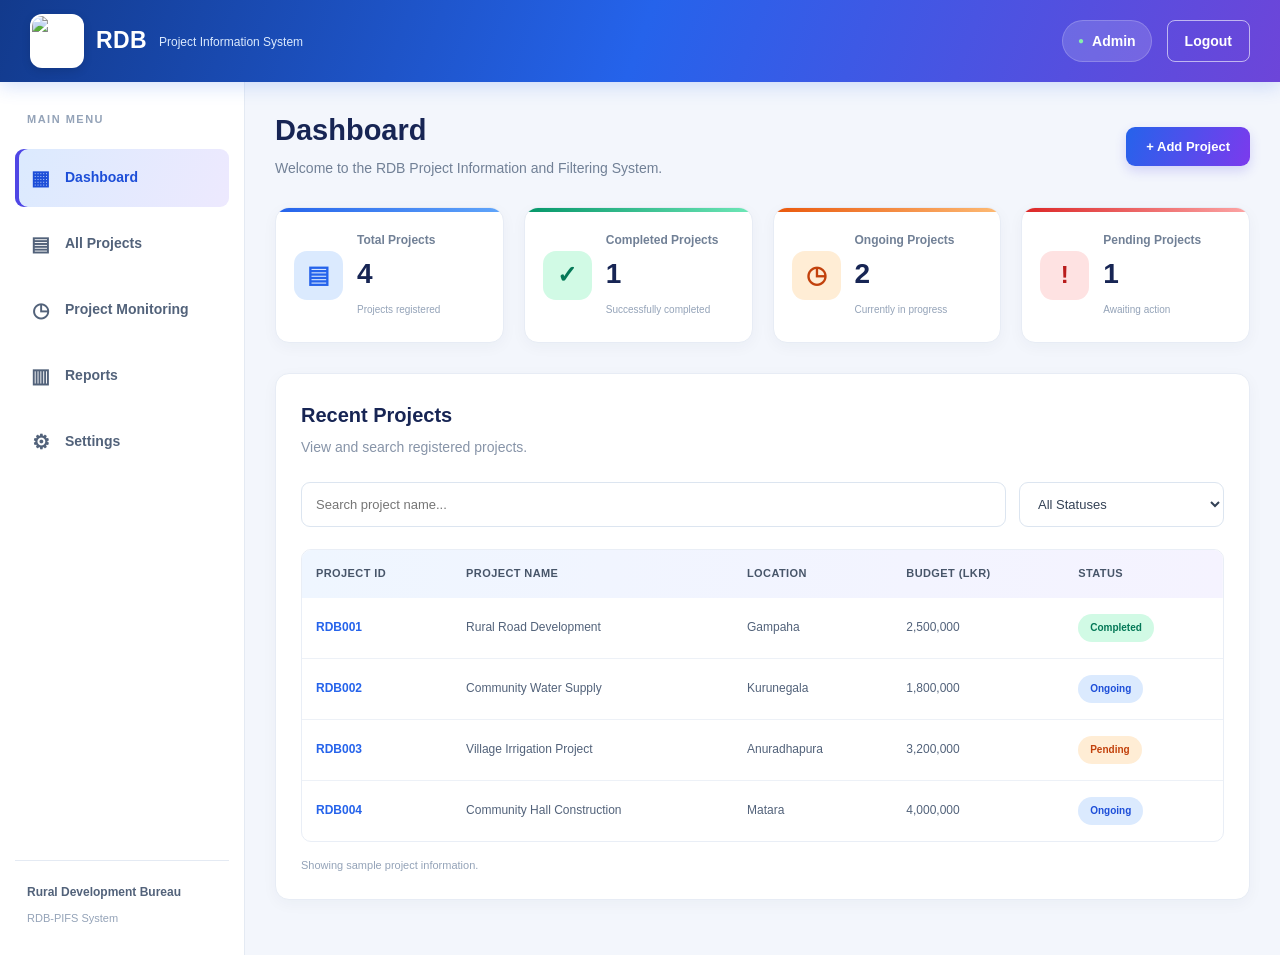
==== index.html @ e53449f3 "Update RDB-PIFS dashboard design and CSS" ====
<!DOCTYPE html>
<html lang="en">
<head>
    <meta charset="UTF-8">
    <meta name="viewport" content="width=device-width, initial-scale=1.0">

    <title>RDB | Admin Dashboard</title>

    <!-- CSS file -->
    <link rel="stylesheet" href="dashboard.css">
    <script src="dashboard.js"></script>
</head>

<body>

    <!-- Blue Header -->
    <header class="top-header">
        <div class="logo">
             <div class="logo-icon">
        <img src="https://rdb.gov.lk/static/media/logo.060498f8276ee7cfda0d.jpeg" alt="Rural Development Bureau Logo">
    </div>

                <h2>RDB</h2>
                <p>Project Information System</p>
            </div>
        </div>

        <div class="header-right">
            <span class="admin-label">Admin</span>
            <a href="home.html" class="logout-button">Logout</a>
        </div>
    </header>

    <div class="dashboard-container">

        <!-- Sidebar -->
        <aside class="sidebar">
            <h3 class="menu-title">MAIN MENU</h3>

            <a href="#dashboard" class="menu-link active">
                <span>▦</span> Dashboard
            </a>

            <a href="#projects" class="menu-link">
                <span>▤</span> All Projects
            </a>

            <a href="#monitoring" class="menu-link">
                <span>◷</span> Project Monitoring
            </a>

            <a href="#reports" class="menu-link">
                <span>▥</span> Reports
            </a>

            <a href="#settings" class="menu-link">
                <span>⚙</span> Settings
            </a>

            <div class="sidebar-footer">
                <p>Rural Development Bureau</p>
                <small>RDB-PIFS System</small>
            </div>
        </aside>

        <!-- Main Dashboard -->
        <main class="main-content" id="dashboard">

            <div class="page-heading">
                <div>
                    <h1>Dashboard</h1>
                    <p>Welcome to the RDB Project Information and Filtering System.</p>
                </div>

                <button class="primary-button" id="addProjectButton" type="button">
                + Add Project
            </button>
            </div>

            <!-- Summary Cards -->
            <section class="summary-cards">

                <article class="summary-card">
                    <div class="card-icon blue">▤</div>
                    <div>
                        <p>Total Projects</p>
                        <h2 id="totalProjects">120</h2>
                        <small>Projects registered</small>
                    </div>
                </article>

                <article class="summary-card">
                    <div class="card-icon green">✓</div>
                    <div>
                        <p>Completed Projects</p>
                        <h2 id="completedProjects">68</h2>
                        <small>Successfully completed</small>
                    </div>
                </article>

                <article class="summary-card">
                    <div class="card-icon orange">◷</div>
                    <div>
                        <p>Ongoing Projects</p>
                        <h2 id="ongoingProjects">37</h2>
                        <small>Currently in progress</small>
                    </div>
                </article>

                <article class="summary-card">
                    <div class="card-icon red">!</div>
                    <div>
                        <p>Pending Projects</p>
                        <h2 id="pendingProjects">15</h2>
                        <small>Awaiting action</small>
                    </div>
                </article>

            </section>

            <!-- Projects Section -->
            <section class="project-section" id="projects">

                <div class="section-heading">
                    <div>
                        <h2>Recent Projects</h2>
                        <p>View and search registered projects.</p>
                    </div>
                </div>

                <!-- Search and Filter -->
                <div class="filter-bar">

                    <input
                        type="search"
                        id="projectSearch"
                        placeholder="Search project name..."
                        aria-label="Search project name"
                    >

                    <select id="statusFilter" aria-label="Filter by status">
                        <option value="all">All Statuses</option>
                        <option value="Completed">Completed</option>
                        <option value="Ongoing">Ongoing</option>
                        <option value="Pending">Pending</option>
                    </select>

                </div>

                <!-- Project Table -->
                <div class="table-container">
                    <table>
                        <thead>
                            <tr>
                                <th>Project ID</th>
                                <th>Project Name</th>
                                <th>Location</th>
                                <th>Budget (LKR)</th>
                                <th>Status</th>
                            </tr>
                        </thead>

                        <tbody id="projectTableBody">

                            <tr>
                                <td>RDB001</td>
                                <td>Rural Road Development</td>
                                <td>Gampaha</td>
                                <td>2,500,000</td>
                                <td><span class="status completed">Completed</span></td>
                            </tr>

                            <tr>
                                <td>RDB002</td>
                                <td>Community Water Supply</td>
                                <td>Kurunegala</td>
                                <td>1,800,000</td>
                                <td><span class="status ongoing">Ongoing</span></td>
                            </tr>

                            <tr>
                                <td>RDB003</td>
                                <td>Village Irrigation Project</td>
                                <td>Anuradhapura</td>
                                <td>3,200,000</td>
                                <td><span class="status pending">Pending</span></td>
                            </tr>

                            <tr>
                                <td>RDB004</td>
                                <td>Community Hall Construction</td>
                                <td>Matara</td>
                                <td>4,000,000</td>
                                <td><span class="status ongoing">Ongoing</span></td>
                            </tr>

                        </tbody>
                    </table>
                </div>

                <p class="table-note">
                    Showing sample project information.
                </p>

            </section>

          
           
    </div>

    <!-- JavaScript file -->
    <script src="dashboard.js"></script>

</body>
</html>
---- dashboard.css ----
/* =========================================
   RDB-PIFS ADMIN DASHBOARD
   Modern, Colourful & Responsive Design
========================================= */

/* 1. RESET */
* {
    margin: 0;
    padding: 0;
    box-sizing: border-box;
}

:root {
    --primary: #2563eb;
    --primary-dark: #1d4ed8;
    --purple: #7c3aed;
    --green: #059669;
    --orange: #ea580c;
    --red: #dc2626;
    --text: #24324b;
    --muted: #718096;
    --background: #f3f6fc;
    --white: #ffffff;
    --border: #e4eaf3;
}

html {
    scroll-behavior: smooth;
    scroll-padding-top: 20px;
}

body {
    font-family: "Segoe UI", Arial, sans-serif;
    background: var(--background);
    color: var(--text);
    font-size: 14px;
    line-height: 1.6;
}

/* =========================================
   2. TOP HEADER
========================================= */

.top-header {
    min-height: 82px;
    background: linear-gradient(110deg, #123a8c, #2563eb, #6d45d9);
    color: var(--white);
    display: flex;
    justify-content: space-between;
    align-items: center;
    gap: 20px;
    padding: 12px 30px;
    box-shadow: 0 4px 18px rgba(37, 99, 235, 0.2);
    position: relative;
    z-index: 10;
}

/* RDB Logo */
.logo {
    display: flex;
    align-items: center;
    gap: 12px;
    min-width: 0;
}

.logo-icon {
    width: 54px;
    height: 54px;
    flex-shrink: 0;
    display: flex;
    align-items: center;
    justify-content: center;
    overflow: hidden;
    border-radius: 12px;
    background: #ffffff;
    border: 2px solid rgba(255, 255, 255, 0.7);
    box-shadow: 0 3px 10px rgba(0, 0, 0, 0.12);
}

.logo-icon img {
    display: block;
    width: 100%;
    height: 100%;
    object-fit: contain;
}

.logo h2 {
    color: #ffffff;
    font-size: 23px;
    line-height: 1.3;
    font-weight: 800;
    letter-spacing: 0.4px;
    margin: 0;
}

.logo p {
    color: #dbeafe;
    font-size: 12px;
    margin: 3px 0 0;
}

/* Header Right */
.header-right {
    display: flex;
    align-items: center;
    justify-content: flex-end;
    gap: 15px;
    flex-wrap: wrap;
}

.admin-label {
    display: inline-flex;
    align-items: center;
    gap: 8px;
    background: rgba(255, 255, 255, 0.15);
    border: 1px solid rgba(255, 255, 255, 0.2);
    border-radius: 25px;
    padding: 9px 15px;
    color: #ffffff;
    font-weight: 600;
}

.admin-label::before {
    content: "●";
    color: #86efac;
    font-size: 10px;
}

.logout-button {
    display: inline-block;
    text-decoration: none;
    color: #ffffff;
    border: 1px solid rgba(255, 255, 255, 0.6);
    border-radius: 8px;
    padding: 9px 17px;
    font-weight: 600;
    transition: 0.25s ease;
}

.logout-button:hover {
    background: #ffffff;
    color: var(--primary-dark);
    transform: translateY(-2px);
}

/* =========================================
   3. DASHBOARD LAYOUT
========================================= */

.dashboard-container {
    display: flex;
    align-items: stretch;
    min-height: calc(100vh - 82px);
}

/* =========================================
   4. SIDEBAR
========================================= */

.sidebar {
    width: 245px;
    flex-shrink: 0;
    display: flex;
    flex-direction: column;
    background: #ffffff;
    border-right: 1px solid var(--border);
    padding: 26px 15px 20px;
}

.menu-title {
    font-size: 11px;
    font-weight: 800;
    color: #94a3b8;
    letter-spacing: 1.5px;
    margin: 3px 12px 20px;
}

.menu-link {
    position: relative;
    display: flex;
    align-items: center;
    gap: 13px;
    padding: 13px 14px;
    margin-bottom: 8px;
    border-radius: 9px;
    color: #52627a;
    text-decoration: none;
    font-size: 14px;
    font-weight: 600;
    transition: all 0.25s ease;
}

.menu-link span {
    width: 23px;
    text-align: center;
    font-size: 20px;
}

.menu-link:hover {
    background: #eff6ff;
    color: var(--primary);
    transform: translateX(3px);
}

.menu-link.active {
    background: linear-gradient(110deg, #dbeafe, #ede9fe);
    color: #1d4ed8;
    font-weight: 700;
    box-shadow: inset 4px 0 0 #4f46e5;
}

.sidebar-footer {
    margin-top: auto;
    padding: 20px 12px 5px;
    border-top: 1px solid var(--border);
    color: #52627a;
    line-height: 1.9;
}

.sidebar-footer p {
    font-size: 12px;
    font-weight: 700;
}

.sidebar-footer small {
    color: #94a3b8;
    font-size: 11px;
}

/* =========================================
   5. MAIN CONTENT
========================================= */

.main-content {
    flex: 1;
    min-width: 0;
    padding: 30px;
}

.page-heading {
    display: flex;
    align-items: center;
    justify-content: space-between;
    gap: 20px;
    margin-bottom: 27px;
}

.page-heading h1 {
    color: #172554;
    font-size: 29px;
    font-weight: 800;
    line-height: 1.3;
    margin-bottom: 7px;
}

.page-heading p {
    color: var(--muted);
    line-height: 1.7;
}

/* Add Project Button */
.primary-button {
    background: linear-gradient(110deg, #2563eb, #7c3aed);
    color: #ffffff;
    border: none;
    padding: 12px 20px;
    border-radius: 9px;
    font-family: inherit;
    font-size: 13px;
    font-weight: 700;
    cursor: pointer;
    box-shadow: 0 5px 12px rgba(79, 70, 229, 0.2);
    transition: 0.25s ease;
    white-space: nowrap;
}

.primary-button:hover {
    transform: translateY(-2px);
    box-shadow: 0 8px 18px rgba(79, 70, 229, 0.3);
}

/* =========================================
   6. SUMMARY CARDS
========================================= */

.summary-cards {
    display: grid;
    grid-template-columns: repeat(4, minmax(0, 1fr));
    gap: 20px;
    margin-bottom: 30px;
}

.summary-card {
    position: relative;
    display: flex;
    align-items: center;
    gap: 14px;
    min-width: 0;
    overflow: hidden;
    background: #ffffff;
    padding: 23px 18px;
    border: 1px solid #e7ecf5;
    border-radius: 14px;
    box-shadow: 0 4px 15px rgba(31, 51, 89, 0.04);
    transition: transform 0.25s ease, box-shadow 0.25s ease;
}

.summary-card::after {
    content: "";
    position: absolute;
    top: 0;
    left: 0;
    width: 100%;
    height: 4px;
}

.summary-card:nth-child(1)::after {
    background: linear-gradient(90deg, #2563eb, #60a5fa);
}

.summary-card:nth-child(2)::after {
    background: linear-gradient(90deg, #059669, #6ee7b7);
}

.summary-card:nth-child(3)::after {
    background: linear-gradient(90deg, #ea580c, #fdba74);
}

.summary-card:nth-child(4)::after {
    background: linear-gradient(90deg, #dc2626, #fca5a5);
}

.summary-card:hover {
    transform: translateY(-5px);
    box-shadow: 0 12px 25px rgba(31, 51, 89, 0.09);
}

/* Card Icons */
.card-icon {
    width: 49px;
    height: 49px;
    flex-shrink: 0;
    display: flex;
    align-items: center;
    justify-content: center;
    border-radius: 13px;
    font-size: 24px;
    font-weight: 800;
}

.card-icon.blue {
    background: #dbeafe;
    color: #2563eb;
}

.card-icon.green {
    background: #d1fae5;
    color: #047857;
}

.card-icon.orange {
    background: #ffedd5;
    color: #c2410c;
}

.card-icon.red {
    background: #fee2e2;
    color: #b91c1c;
}

.summary-card p {
    color: #718096;
    font-size: 12px;
    font-weight: 600;
    margin-bottom: 5px;
}

.summary-card h2 {
    color: #172554;
    font-size: 28px;
    font-weight: 800;
    line-height: 1.3;
    margin-bottom: 5px;
}

.summary-card small {
    color: #94a3b8;
    font-size: 10px;
}

/* =========================================
   7. PROJECT SECTION
========================================= */

.project-section,
.extra-section {
    background: #ffffff;
    padding: 25px;
    border: 1px solid #e7ecf5;
    border-radius: 14px;
    box-shadow: 0 4px 15px rgba(31, 51, 89, 0.04);
    margin-bottom: 25px;
}

.section-heading {
    display: flex;
    align-items: center;
    justify-content: space-between;
    gap: 15px;
    margin-bottom: 22px;
}

.section-heading h2,
.extra-section h2 {
    color: #172554;
    font-size: 20px;
    font-weight: 750;
    margin-bottom: 5px;
}

.section-heading p,
.extra-section p {
    color: #8794a8;
    line-height: 1.7;
}

/* =========================================
   8. SEARCH AND FILTER
========================================= */

.filter-bar {
    display: flex;
    gap: 13px;
    margin-bottom: 22px;
}

.filter-bar input,
.filter-bar select {
    min-height: 45px;
    padding: 11px 14px;
    border: 1px solid #dce5f0;
    border-radius: 9px;
    outline: none;
    background: #ffffff;
    color: #334155;
    font-family: inherit;
    font-size: 13px;
    transition: 0.2s ease;
}

.filter-bar input {
    flex: 1;
    min-width: 0;
}

.filter-bar select {
    width: 205px;
    cursor: pointer;
}

.filter-bar input:focus,
.filter-bar select:focus {
    border-color: #6366f1;
    box-shadow: 0 0 0 4px rgba(99, 102, 241, 0.1);
}

/* =========================================
   9. PROJECT TABLE
========================================= */

.table-container {
    width: 100%;
    overflow-x: auto;
    border: 1px solid #e9eef6;
    border-radius: 10px;
}

table {
    width: 100%;
    min-width: 650px;
    border-collapse: collapse;
    text-align: left;
}

thead {
    background: linear-gradient(90deg, #eff6ff, #f5f3ff);
}

th {
    padding: 15px 14px;
    color: #475569;
    font-size: 11px;
    font-weight: 800;
    text-transform: uppercase;
    letter-spacing: 0.4px;
    white-space: nowrap;
}

td {
    padding: 16px 14px;
    border-bottom: 1px solid #edf1f7;
    color: #52627a;
    font-size: 12px;
}

tbody tr {
    transition: background 0.2s ease;
}

tbody tr:hover {
    background: #f5f8ff;
}

tbody tr:last-child td {
    border-bottom: none;
}

td:first-child {
    color: #2563eb;
    font-weight: 700;
    white-space: nowrap;
}

/* Status Labels */
.status {
    display: inline-block;
    padding: 6px 12px;
    border-radius: 20px;
    font-size: 10px;
    font-weight: 800;
    white-space: nowrap;
}

.status.completed {
    background: #d1fae5;
    color: #047857;
}

.status.ongoing {
    background: #dbeafe;
    color: #1d4ed8;
}

.status.pending {
    background: #ffedd5;
    color: #c2410c;
}

.table-note {
    margin-top: 15px;
    color: #94a3b8;
    font-size: 11px;
}

/* =========================================
   10. MONITORING, REPORTS & SETTINGS
========================================= */

.extra-section {
    scroll-margin-top: 20px;
    min-height: 115px;
}

.extra-section h2 {
    display: flex;
    align-items: center;
    gap: 10px;
}

#monitoring {
    border-left: 4px solid #2563eb;
}

#reports {
    border-left: 4px solid #7c3aed;
}

#settings {
    border-left: 4px solid #059669;
}

/* =========================================
   11. FOOTER
========================================= */

.dashboard-footer {
    padding: 18px 0 5px;
    color: #94a3b8;
    text-align: center;
    font-size: 11px;
}

/* =========================================
   12. RESPONSIVE TABLETS
========================================= */

@media (max-width: 1200px) {
    .summary-cards {
        grid-template-columns: repeat(2, minmax(0, 1fr));
    }

    .sidebar {
        width: 220px;
    }

    .main-content {
        padding: 24px;
    }
}

/* =========================================
   13. RESPONSIVE MOBILE
========================================= */

@media (max-width: 768px) {
    .top-header {
        padding: 14px 17px;
        flex-wrap: wrap;
        gap: 12px;
    }

    .logo-icon {
        width: 46px;
        height: 46px;
    }

    .logo h2 {
        font-size: 20px;
    }

    .logo p {
        font-size: 11px;
    }

    .header-right {
        gap: 8px;
    }

    .admin-label {
        padding: 7px 10px;
        font-size: 11px;
    }

    .logout-button {
        padding: 7px 11px;
        font-size: 12px;
    }

    .dashboard-container {
        flex-direction: column;
    }

    .sidebar {
        width: 100%;
        padding: 12px;
        border-right: none;
        border-bottom: 1px solid var(--border);
    }

    .menu-title,
    .sidebar-footer {
        display: none;
    }

    .menu-link {
        padding: 10px 12px;
        margin-bottom: 5px;
    }

    .main-content {
        padding: 20px 15px;
    }

    .page-heading {
        align-items: flex-start;
        flex-direction: column;
    }

    .page-heading h1 {
        font-size: 25px;
    }

    .summary-cards {
        gap: 12px;
    }

    .summary-card {
        padding: 17px 12px;
        gap: 10px;
    }

    .card-icon {
        width: 40px;
        height: 40px;
        font-size: 20px;
    }

    .summary-card h2 {
        font-size: 23px;
    }

    .project-section,
    .extra-section {
        padding: 18px 14px;
    }

    .filter-bar {
        flex-direction: column;
    }

    .filter-bar select {
        width: 100%;
    }
}

/* =========================================
   14. SMALL MOBILE SCREENS
========================================= */

@media (max-width: 420px) {
    .top-header {
        flex-direction: column;
        align-items: flex-start;
    }

    .header-right {
        width: 100%;
        justify-content: space-between;
    }

    .summary-cards {
        grid-template-columns: 1fr;
    }

    .page-heading h1 {
        font-size: 23px;
    }

    .primary-button {
        width: 100%;
    }
}
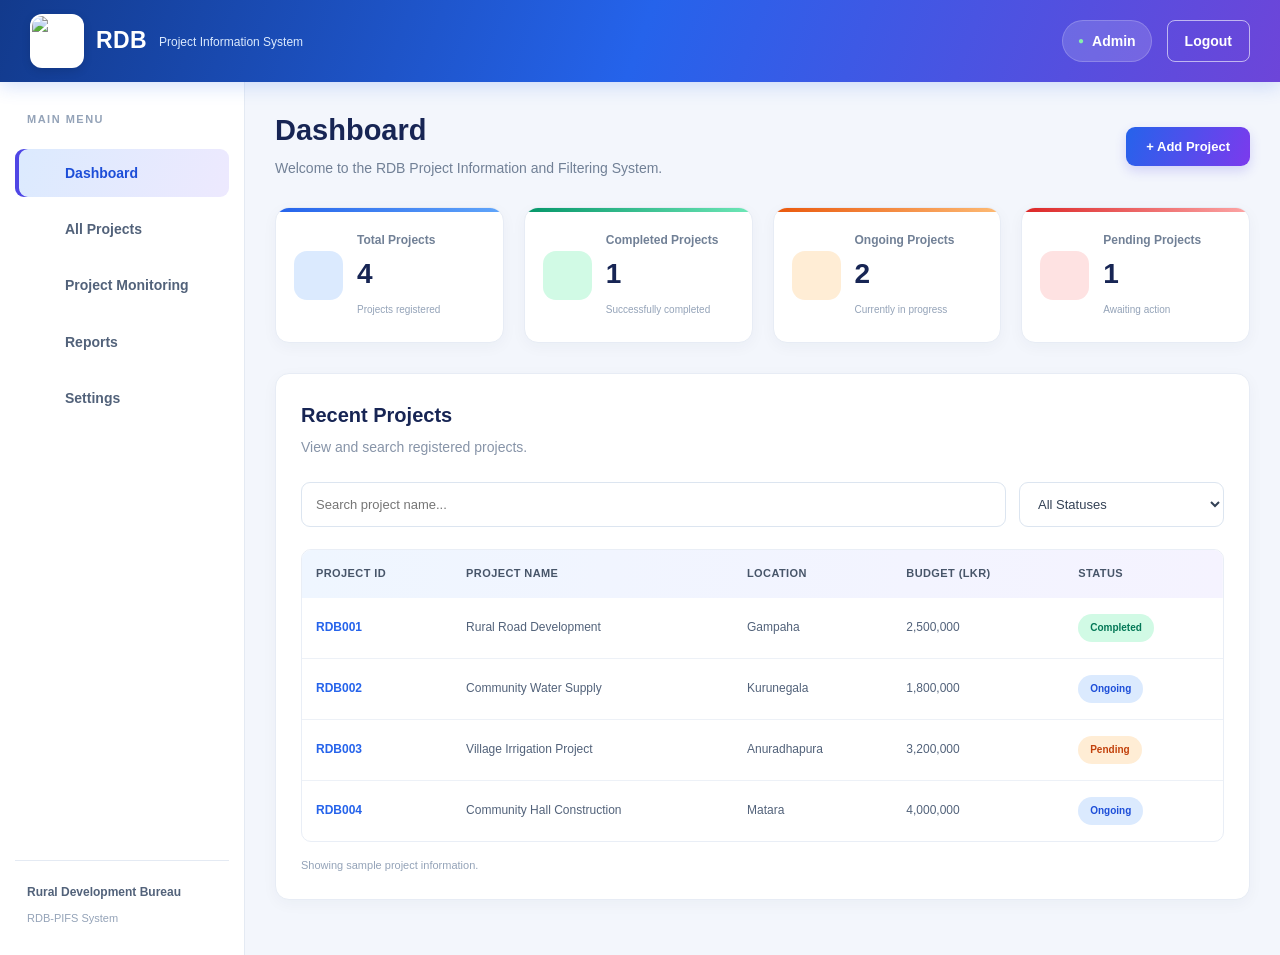
==== commit 5a216655: "Update RDB-PIFS dashboard design and CSS" ====
--- a/index.html
+++ b/index.html
@@ -39,23 +39,23 @@
             <h3 class="menu-title">MAIN MENU</h3>
 
             <a href="#dashboard" class="menu-link active">
-                <span>▦</span> Dashboard
+                <span></span> Dashboard
             </a>
 
             <a href="#projects" class="menu-link">
-                <span>▤</span> All Projects
+                <span></span> All Projects
             </a>
 
             <a href="#monitoring" class="menu-link">
-                <span>◷</span> Project Monitoring
+                <span></span> Project Monitoring
             </a>
 
             <a href="#reports" class="menu-link">
-                <span>▥</span> Reports
+                <span></span> Reports
             </a>
 
             <a href="#settings" class="menu-link">
-                <span>⚙</span> Settings
+                <span></span> Settings
             </a>
 
             <div class="sidebar-footer">
@@ -82,7 +82,7 @@
             <section class="summary-cards">
 
                 <article class="summary-card">
-                    <div class="card-icon blue">▤</div>
+                    <div class="card-icon blue"></div>
                     <div>
                         <p>Total Projects</p>
                         <h2 id="totalProjects">120</h2>
@@ -91,7 +91,7 @@
                 </article>
 
                 <article class="summary-card">
-                    <div class="card-icon green">✓</div>
+                    <div class="card-icon green"></div>
                     <div>
                         <p>Completed Projects</p>
                         <h2 id="completedProjects">68</h2>
@@ -100,7 +100,7 @@
                 </article>
 
                 <article class="summary-card">
-                    <div class="card-icon orange">◷</div>
+                    <div class="card-icon orange"></div>
                     <div>
                         <p>Ongoing Projects</p>
                         <h2 id="ongoingProjects">37</h2>
@@ -109,7 +109,7 @@
                 </article>
 
                 <article class="summary-card">
-                    <div class="card-icon red">!</div>
+                    <div class="card-icon red"></div>
                     <div>
                         <p>Pending Projects</p>
                         <h2 id="pendingProjects">15</h2>
